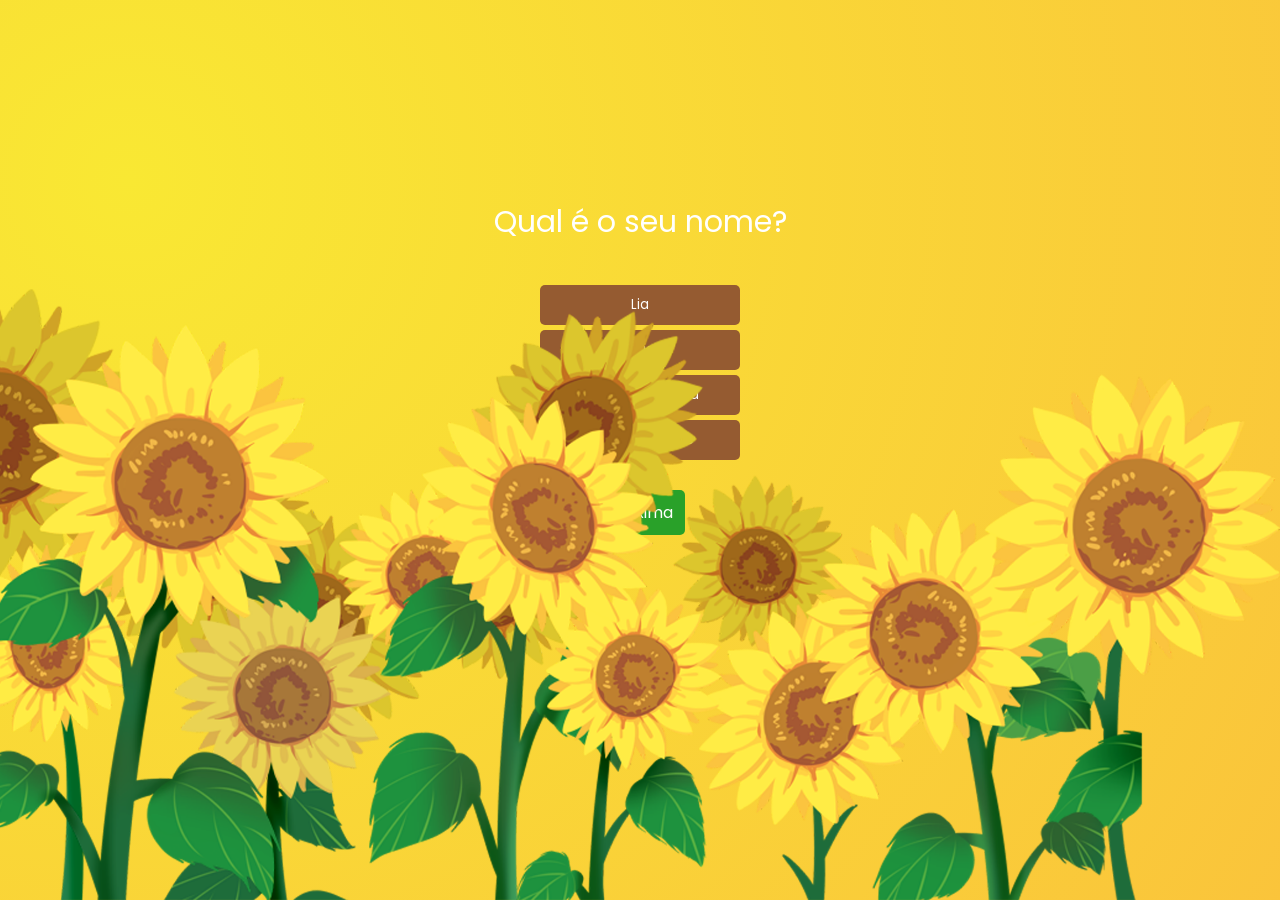
==== index.html @ 08a483d9 "changed" ====
<!DOCTYPE html>
<html lang="en">
<head>
    <meta charset="UTF-8">
    <meta name="viewport" content="width=device-width, initial-scale=1.0">
    <title>SunFlower</title>
    <link rel="icon" type="image/x-icon" href="./img/sunicon.png">
    <link rel="stylesheet" href="sunflower.css">
</head>
<body>
    <div class="question-container" id="question1">
        <p class="question">Qual é o seu nome?</p>
        <button class="answer-option" id="answer1">Lia</button>
        <button class="answer-option" id="answer2">Júlia</button>
        <audio id="sound1" src="julia.mp3" preload="auto" style="display: none;"></audio>
        <button class="answer-option" id="answer3">Meu nome é Júlia</button>
        <button class="answer-option" id="answer4">Your future wife</button>
        <a href="question2.html" class="next">próxima</a>

    </div>
        <img src="./img/girassois.png" class="sunflower-background">
<script>
    document.getElementById('answer1').onclick = function() {
            document.getElementById('answer1').innerHTML = 'exclusivo da Bi';
            document.getElementById('answer1').style.backgroundcolor = 'rgb(41, 161, 41)'

        }
    document.getElementById('answer2').onclick = function() {
        document.getElementById('answer2').innerHTML = 'resposta sem graça';
        }
    document.getElementById('answer3').onclick = function() {
        document.getElementById('answer3').innerHTML = 'já dizia a Katy';
        document.getElementById("sound1").play()
        }
    document.getElementById('answer4').onclick = function() {
        document.getElementById('answer4').innerHTML = 'eu acredito';
        }

</script>   
</body>
</html>
---- sunflower.css ----
@import url('https://fonts.googleapis.com/css2?family=Poppins:ital,wght@0,200;0,300;0,400;0,500;0,700;1,400&display=swap');


* {
    margin: 0;
    padding: 0;
    box-sizing: border-box;
    font-family: 'poppins', sans-serif;

}

body {
    height: 100vh;
    display: flex;
    align-items: center;
    flex-direction: column;
    gap: 5px;
    background: radial-gradient( circle farthest-corner at 10% 20%,  rgba(249,232,51,1) 0%, rgba(250,196,59,1) 100.2% ); ;



}


.sun-container{
    position: fixed;
    top: 20vh;
    height: 50%;
    width: 100%;  
}   

.sunflower-background{
    width: 100%;
    position: fixed;
    bottom: 0;
}

.sunflower-background::before {
    width: 100%;
    opacity: 0.3; 

}

.start-text{
    display: flex;
    color: white;
    font-style: bold;
    margin-bottom: 15px;

}

.start-container{
    display: flex;
    flex-direction: column;
    align-items: center;
       margin-top: 50%;
       justify-content: center;
       text-align: center;
}
    

.sun-img {
    display: flex;
    align-items: center;
    justify-content: center;
    position: absolute;
    left: 50%;
    top: 50%;
    width: 70px;
    height: 70px;
    left: 50%;
    transform: translate(-50%, -50%);
    animation: myfirst 1.5s infinite linear;
}

@keyframes myfirst {
    0%{
        transform: translate(-50%, -50%) rotate(0deg);
    }
    100%{
        transform: translate(-50%, -50%) rotate(360deg);
    }
    
}


.question-container{  
    display: flex;
    align-items: center;
    text-align: center;
    margin-top: 200px;
    flex-direction: column;
}
.question {
    color: white;
    font-style: bold;
    font-size: 30px;
    margin-bottom: 40px;

}

.answer-option {
    text-decoration: none;
    color: white;
    background-color: rgb(149, 91, 49);
    width: 200px;
    border-radius: 5px;
    margin-bottom: 5px;
    border: none;
    padding: 10px;

}

.next {
    color: white;
    background-color: rgb(41, 161, 41);
    width: 90px;
    text-decoration: none;
    border-radius: 5px;
    margin-top: 25px;
    border: none;
    padding: 10px;

}
.answer-option:active{
    opacity: 0.7;
    background-color: rgb(41, 161, 41);
}
.answer-option:hover{
    cursor: pointer;
}

.katy{
    width: 200px;
}
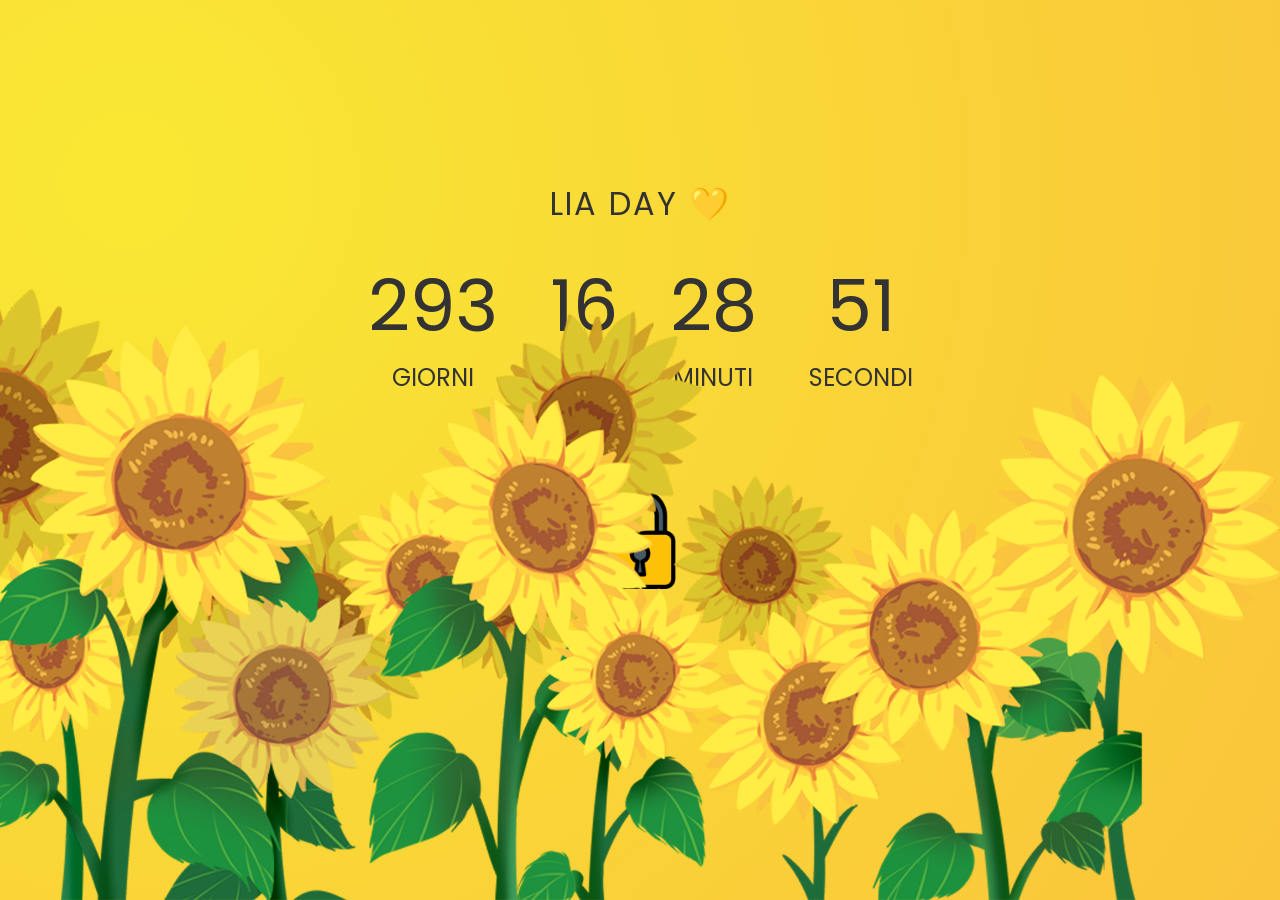
==== commit 04206896: "index" ====
--- a/index.html
+++ b/index.html
@@ -8,34 +8,30 @@
     <link rel="stylesheet" href="sunflower.css">
 </head>
 <body>
-    <div class="question-container" id="question1">
-        <p class="question">Qual é o seu nome?</p>
-        <button class="answer-option" id="answer1">Lia</button>
-        <button class="answer-option" id="answer2">Júlia</button>
-        <audio id="sound1" src="julia.mp3" preload="auto" style="display: none;"></audio>
-        <button class="answer-option" id="answer3">Meu nome é Júlia</button>
-        <button class="answer-option" id="answer4">Your future wife</button>
-        <a href="question2.html" class="next">próxima</a>
-
-    </div>
-        <img src="./img/girassois.png" class="sunflower-background">
-<script>
-    document.getElementById('answer1').onclick = function() {
-            document.getElementById('answer1').innerHTML = 'exclusivo da Bi';
-            document.getElementById('answer1').style.backgroundcolor = 'rgb(41, 161, 41)'
-
-        }
-    document.getElementById('answer2').onclick = function() {
-        document.getElementById('answer2').innerHTML = 'resposta sem graça';
-        }
-    document.getElementById('answer3').onclick = function() {
-        document.getElementById('answer3').innerHTML = 'já dizia a Katy';
-        document.getElementById("sound1").play()
-        }
-    document.getElementById('answer4').onclick = function() {
-        document.getElementById('answer4').innerHTML = 'eu acredito';
-        }
-
-</script>   
+    <div class="container">
+        <h1 id="headline">Lia Day 💛</h1>
+        <div id="countdown">
+          <ul>
+            <li><span id="days"></span>giorni</li>
+            <li><span id="hours"></span>ore</li>
+            <li><span id="minutes"></span>minuti</li>
+            <li><span id="seconds"></span>secondi</li>
+          </ul>
+          <a href="#" id="lockedpadlock" onclick="document.getElementById('padlock').src='./img/clown.png'; document.getElementById('memetexto').style.display='block'"><img src="./img/locked.png" id="padlock" class="padlock"></a>
+          <p class="memetexto" id="memetexto">Errou o dia, linda KKKKK</p>
+        </div>
+        <div id="content" class="emoji">
+          <span>🥳</span>
+          <span>🎉</span>
+          <span>🎂</span>
+          <span>♎</span>   
+          <p>*bolo zero lactose</p>
+          <a href="#" id="unlockedpadlock" onclick="document.getElementById('my_audio').play(); document.getElementById('aberto').src='./img/katy.jpg';"><img src="./img/unlocked.png" id="aberto" class="padlock"></a>
+        <audio id="my_audio"><source src="birthday.mp3" autoplay="autoplay" loop="loop" type="audio/mpeg"></audio>
+        <a href="#" id="katySong"><img src="./img/katy.jpg" id="katySong" class="katy"></a>
+        </div>
+      </div>
+    <img src="./img/girassois.png" class="sunflower-background">
+<script src="index.js"></script>   
 </body>
 </html>
--- a/sunflower.css
+++ b/sunflower.css
@@ -1,5 +1,4 @@
 @import url('https://fonts.googleapis.com/css2?family=Poppins:ital,wght@0,200;0,300;0,400;0,500;0,700;1,400&display=swap');
-
 
 * {
     margin: 0;
@@ -83,53 +82,72 @@
     
 }
 
-
-.question-container{  
-    display: flex;
-    align-items: center;
-    text-align: center;
-    margin-top: 200px;
-    flex-direction: column;
-}
-.question {
-    color: white;
-    font-style: bold;
-    font-size: 30px;
-    margin-bottom: 40px;
-
+.padlock{
+    background-image: url("./img/unlocked.png");
+    width: 100px;
+    margin-top: 70px;
 }
 
-.answer-option {
-    text-decoration: none;
-    color: white;
-    background-color: rgb(149, 91, 49);
-    width: 200px;
-    border-radius: 5px;
-    margin-bottom: 5px;
-    border: none;
-    padding: 10px;
-
-}
-
-.next {
-    color: white;
-    background-color: rgb(41, 161, 41);
-    width: 90px;
-    text-decoration: none;
-    border-radius: 5px;
-    margin-top: 25px;
-    border: none;
-    padding: 10px;
-
-}
-.answer-option:active{
-    opacity: 0.7;
-    background-color: rgb(41, 161, 41);
-}
-.answer-option:hover{
+.padlock:hover{
     cursor: pointer;
 }
 
-.katy{
-    width: 200px;
-}+.memetexto{
+    display: none;
+}
+.container {
+    position: absolute;
+    top: 20%;
+    color: #333;
+    margin: 0 auto;
+    text-align: center;
+  }
+
+.katy {
+    display: none;
+    width: 50px;
+    margin-top: 70px;
+}
+  
+  h1 {
+    font-weight: normal;
+    letter-spacing: .125rem;
+    text-transform: uppercase;
+  }
+  
+  li {
+    display: inline-block;
+    font-size: 1.5em;
+    list-style-type: none;
+    padding: 1em;
+    text-transform: uppercase;
+  }
+  
+  li span {
+    display: block;
+    font-size: 4.5rem;
+  }
+  
+  .emoji {
+    display: none;
+    padding: 1rem;
+  }
+  
+  .emoji span {
+    font-size: 2rem;
+    padding: 0 .5rem;
+  }
+  
+  @media all and (max-width: 768px) {
+    h1 {
+      font-size: calc(1.5rem * var(--smaller));
+    }
+    
+    li {
+      font-size: calc(1.125rem * var(--smaller));
+    }
+    
+    li span {
+      font-size: calc(3.375rem * var(--smaller));
+    }
+  }
